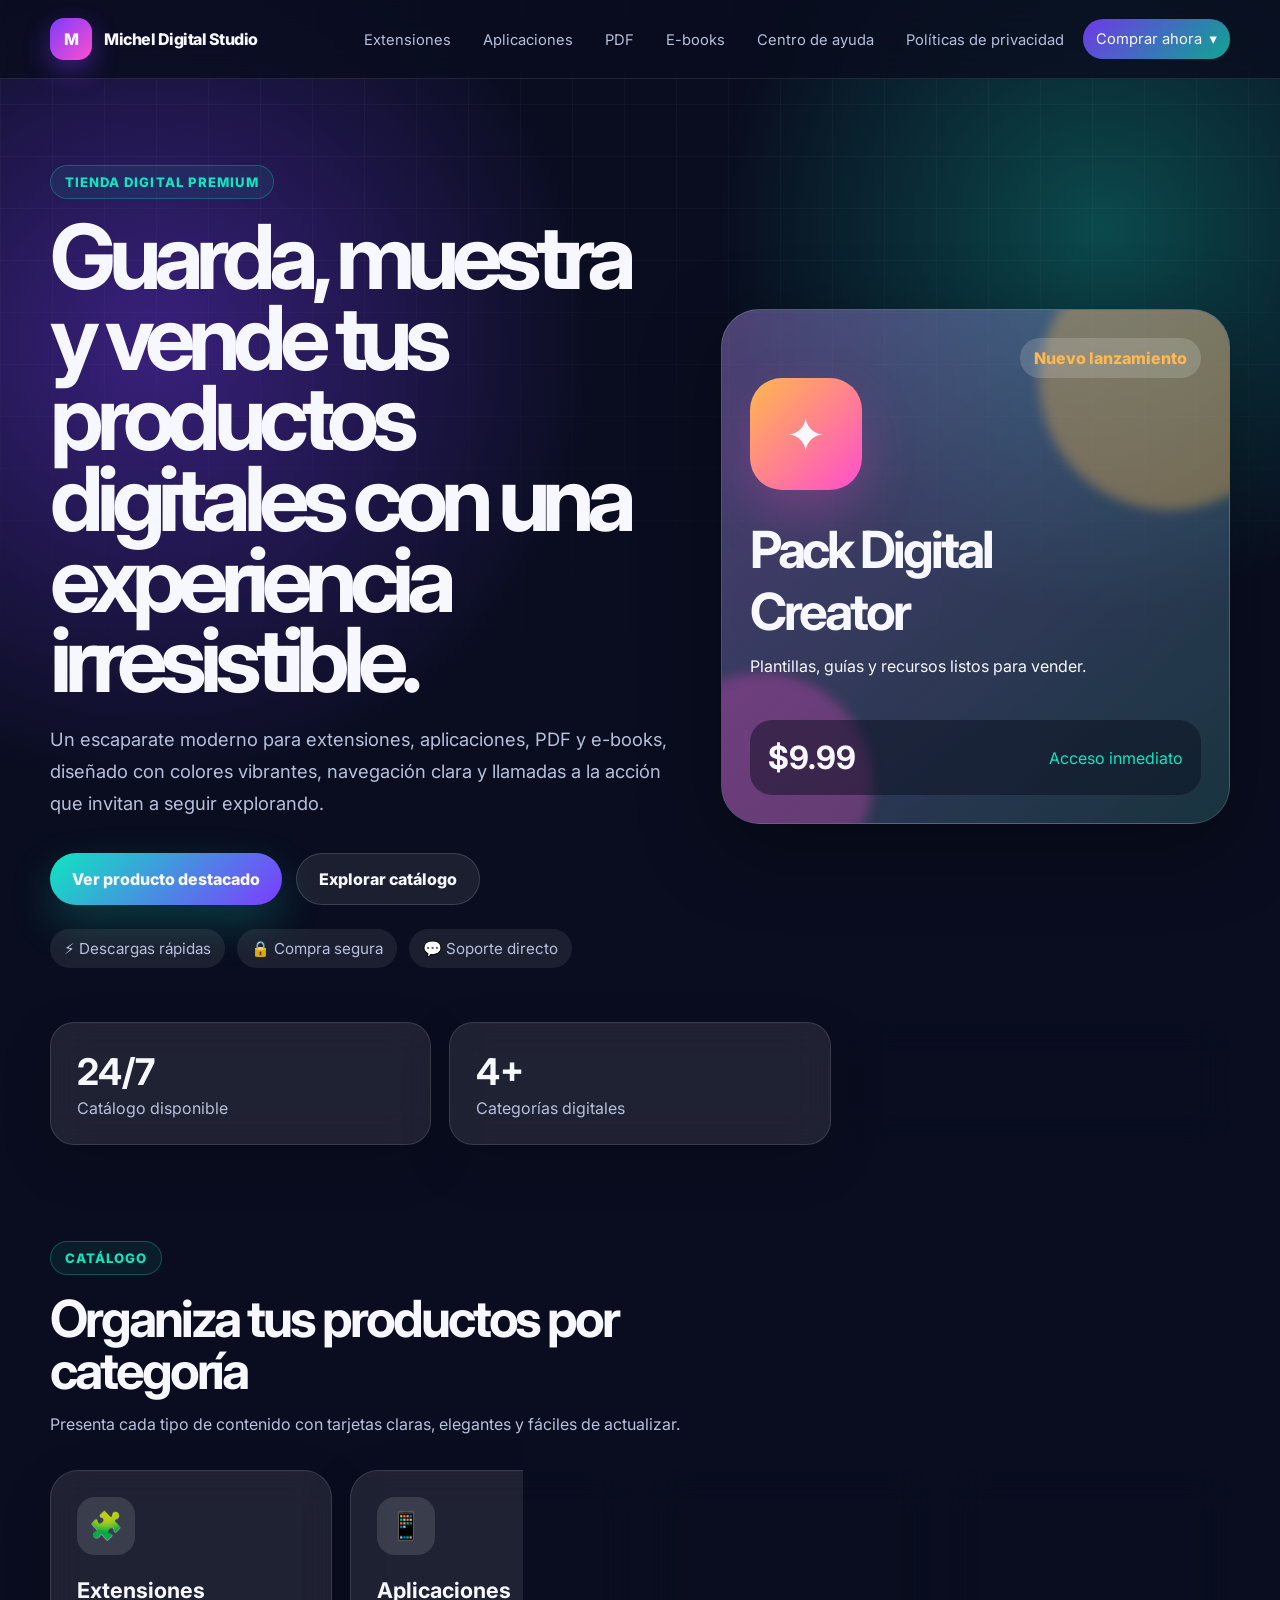
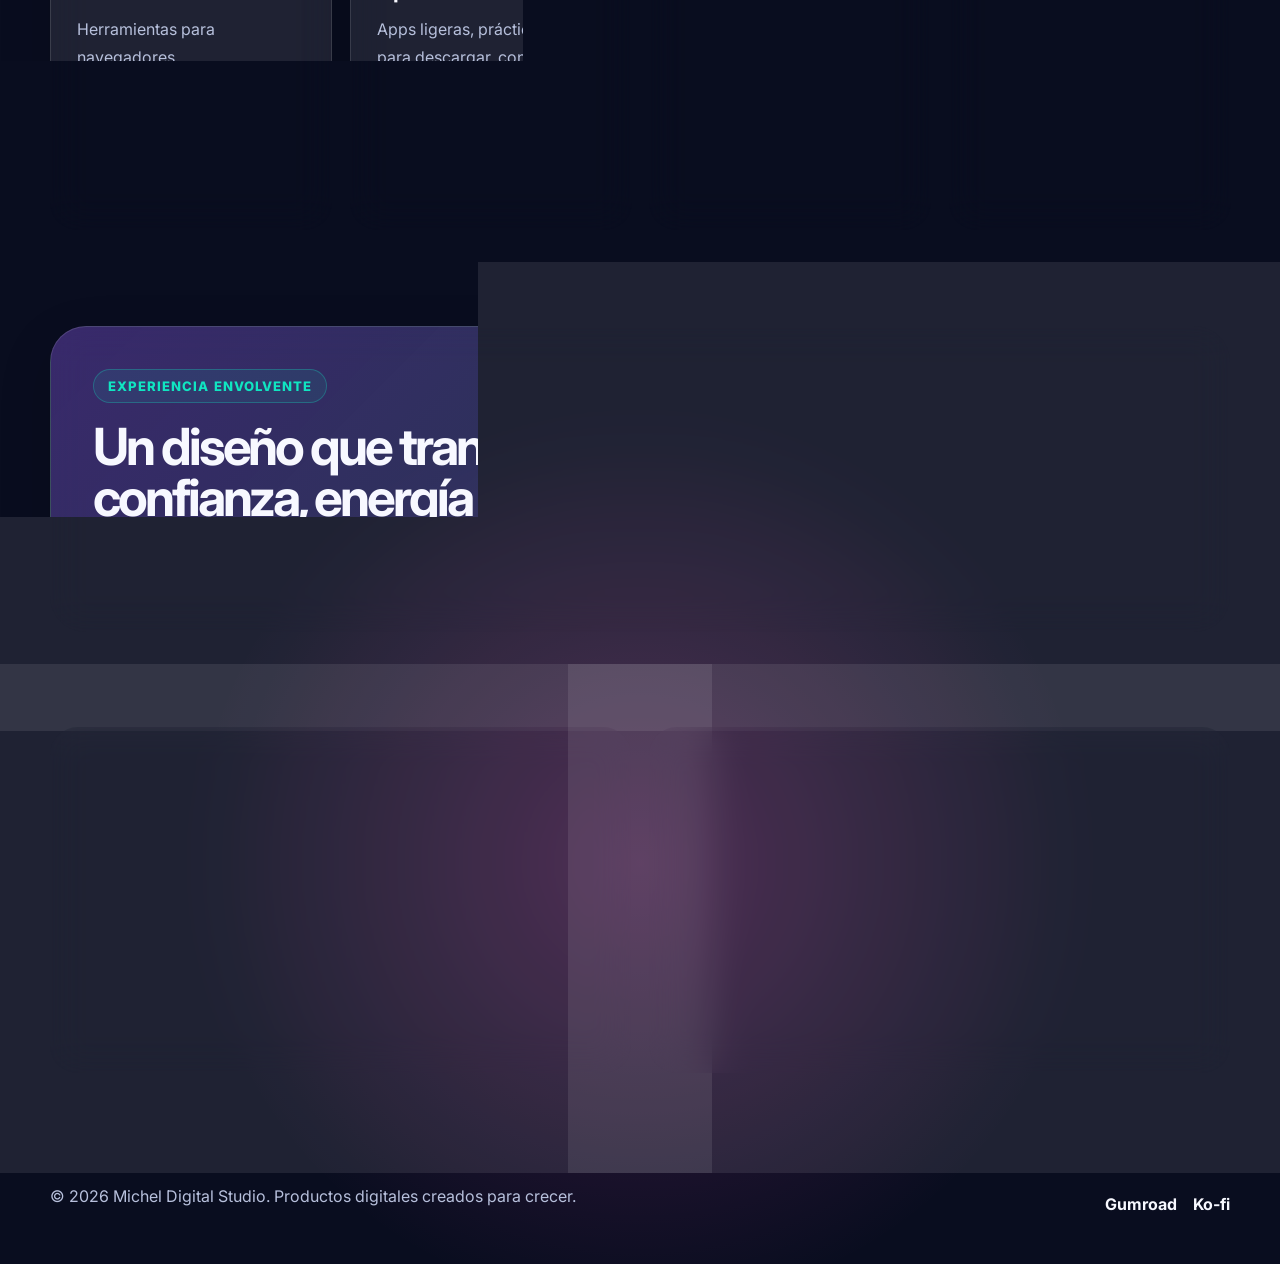
==== index.html @ 72e11d42 "Create digital products storefront" ====
<!DOCTYPE html>
<html lang="es">
<head>
  <meta charset="UTF-8" />
  <meta name="viewport" content="width=device-width, initial-scale=1.0" />
  <meta name="description" content="Tienda profesional de productos digitales: extensiones, aplicaciones, PDF, e-books y soporte." />
  <title>Michel Digital Studio | Productos digitales</title>
  <link rel="preconnect" href="https://fonts.googleapis.com">
  <link rel="preconnect" href="https://fonts.gstatic.com" crossorigin>
  <link href="https://fonts.googleapis.com/css2?family=Inter:wght@400;500;600;700;800&display=swap" rel="stylesheet">
  <link rel="stylesheet" href="styles.css" />
</head>
<body>
  <header class="site-header">
    <nav class="navbar" aria-label="Navegación principal">
      <a class="brand" href="#inicio" aria-label="Michel Digital Studio">
        <span class="brand-mark">M</span>
        <span>Michel Digital Studio</span>
      </a>

      <input class="nav-toggle" type="checkbox" id="nav-toggle" aria-label="Abrir menú" />
      <label class="nav-toggle-label" for="nav-toggle"><span></span></label>

      <ul class="nav-menu">
        <li><a href="#extensiones">Extensiones</a></li>
        <li><a href="#aplicaciones">Aplicaciones</a></li>
        <li><a href="#pdf">PDF</a></li>
        <li><a href="#ebooks">E-books</a></li>
        <li><a href="#ayuda">Centro de ayuda</a></li>
        <li><a href="#privacidad">Políticas de privacidad</a></li>
        <li class="dropdown">
          <button class="dropdown-button" aria-expanded="false" aria-controls="store-links">
            Comprar ahora
            <span aria-hidden="true">▾</span>
          </button>
          <ul class="dropdown-menu" id="store-links">
            <li><a href="https://michely1.gumroad.com/l/cdyezu" target="_blank" rel="noopener noreferrer">Producto en Gumroad</a></li>
            <li><a href="https://ko-fi.com/michelcabrera" target="_blank" rel="noopener noreferrer">Apoyar en Ko-fi</a></li>
          </ul>
        </li>
      </ul>
    </nav>
  </header>

  <main id="inicio">
    <section class="hero section-shell">
      <div class="hero-copy">
        <span class="eyebrow">Tienda digital premium</span>
        <h1>Guarda, muestra y vende tus productos digitales con una experiencia irresistible.</h1>
        <p>
          Un escaparate moderno para extensiones, aplicaciones, PDF y e-books, diseñado con colores vibrantes,
          navegación clara y llamadas a la acción que invitan a seguir explorando.
        </p>
        <div class="hero-actions">
          <a class="button primary" href="https://michely1.gumroad.com/l/cdyezu" target="_blank" rel="noopener noreferrer">Ver producto destacado</a>
          <a class="button secondary" href="#catalogo">Explorar catálogo</a>
        </div>
        <div class="trust-row" aria-label="Beneficios principales">
          <span>⚡ Descargas rápidas</span>
          <span>🔒 Compra segura</span>
          <span>💬 Soporte directo</span>
        </div>
      </div>
      <div class="hero-card" aria-label="Vista previa de tienda digital">
        <div class="floating-badge">Nuevo lanzamiento</div>
        <div class="product-preview">
          <div class="preview-icon">✦</div>
          <h2>Pack Digital Creator</h2>
          <p>Plantillas, guías y recursos listos para vender.</p>
          <div class="price-row">
            <strong>$9.99</strong>
            <span>Acceso inmediato</span>
          </div>
        </div>
      </div>
    </section>

    <section class="stats section-shell" aria-label="Indicadores de confianza">
      <article><strong>24/7</strong><span>Catálogo disponible</span></article>
      <article><strong>4+</strong><span>Categorías digitales</span></article>
      <article><strong>100%</strong><span>Enlaces listos para venta</span></article>
    </section>

    <section class="section-shell" id="catalogo">
      <div class="section-heading">
        <span class="eyebrow">Catálogo</span>
        <h2>Organiza tus productos por categoría</h2>
        <p>Presenta cada tipo de contenido con tarjetas claras, elegantes y fáciles de actualizar.</p>
      </div>
      <div class="product-grid">
        <article class="product-card" id="extensiones">
          <span class="card-icon">🧩</span>
          <h3>Extensiones</h3>
          <p>Herramientas para navegadores, automatizaciones y complementos que resuelven tareas específicas.</p>
          <a href="https://michely1.gumroad.com/l/cdyezu" target="_blank" rel="noopener noreferrer">Comprar extensión →</a>
        </article>
        <article class="product-card" id="aplicaciones">
          <span class="card-icon">📱</span>
          <h3>Aplicaciones</h3>
          <p>Apps ligeras, prácticas y listas para descargar, con instrucciones simples para tus clientes.</p>
          <a href="https://ko-fi.com/michelcabrera" target="_blank" rel="noopener noreferrer">Ver aplicaciones →</a>
        </article>
        <article class="product-card" id="pdf">
          <span class="card-icon">📄</span>
          <h3>PDF</h3>
          <p>Guías, checklists, recursos imprimibles y documentación profesional en formato descargable.</p>
          <a href="https://michely1.gumroad.com/l/cdyezu" target="_blank" rel="noopener noreferrer">Descargar PDF →</a>
        </article>
        <article class="product-card" id="ebooks">
          <span class="card-icon">📚</span>
          <h3>E-books</h3>
          <p>Libros digitales y materiales educativos con portadas atractivas y acceso instantáneo.</p>
          <a href="https://ko-fi.com/michelcabrera" target="_blank" rel="noopener noreferrer">Leer e-books →</a>
        </article>
      </div>
    </section>

    <section class="feature-band section-shell">
      <div>
        <span class="eyebrow">Experiencia envolvente</span>
        <h2>Un diseño que transmite confianza, energía y deseo de seguir navegando.</h2>
      </div>
      <p>
        La mezcla de fondos profundos, acentos neón y tarjetas translúcidas crea una sensación moderna y profesional,
        ideal para productos digitales y creadores independientes.
      </p>
    </section>

    <section class="support-grid section-shell">
      <article class="info-panel" id="ayuda">
        <h2>Centro de ayuda</h2>
        <p>Responde dudas frecuentes sobre descargas, métodos de pago, actualizaciones y acceso a productos.</p>
        <ul>
          <li>Confirmación de compra por correo.</li>
          <li>Entrega digital inmediata.</li>
          <li>Soporte para incidencias de acceso.</li>
        </ul>
        <a class="text-link" href="mailto:soporte@micheldigitalstudio.com">Contactar soporte</a>
      </article>
      <article class="info-panel" id="privacidad">
        <h2>Políticas de privacidad</h2>
        <p>
          Esta tienda puede recopilar datos básicos necesarios para procesar pedidos, responder mensajes y mejorar la
          experiencia. Los pagos se gestionan mediante plataformas externas seguras.
        </p>
        <a class="text-link" href="#inicio">Volver al inicio</a>
      </article>
    </section>
  </main>

  <footer class="site-footer">
    <p>© 2026 Michel Digital Studio. Productos digitales creados para crecer.</p>
    <div>
      <a href="https://michely1.gumroad.com/l/cdyezu" target="_blank" rel="noopener noreferrer">Gumroad</a>
      <a href="https://ko-fi.com/michelcabrera" target="_blank" rel="noopener noreferrer">Ko-fi</a>
    </div>
  </footer>

  <script src="script.js"></script>
</body>
</html>
---- styles.css ----
:root {
  --bg: #090d1f;
  --bg-soft: #111733;
  --surface: rgba(255, 255, 255, 0.09);
  --surface-strong: rgba(255, 255, 255, 0.16);
  --text: #f7f8ff;
  --muted: #b7c0dc;
  --primary: #7c3cff;
  --secondary: #10e5c1;
  --accent: #ffb84d;
  --danger-pink: #ff4ecd;
  --shadow: 0 24px 80px rgba(0, 0, 0, 0.35);
  --radius: 28px;
}

* {
  box-sizing: border-box;
}

html {
  scroll-behavior: smooth;
}

body {
  margin: 0;
  min-height: 100vh;
  font-family: "Inter", system-ui, -apple-system, BlinkMacSystemFont, "Segoe UI", sans-serif;
  color: var(--text);
  background:
    radial-gradient(circle at 12% 12%, rgba(124, 60, 255, 0.42), transparent 28rem),
    radial-gradient(circle at 86% 8%, rgba(16, 229, 193, 0.28), transparent 24rem),
    radial-gradient(circle at 50% 86%, rgba(255, 78, 205, 0.22), transparent 28rem),
    var(--bg);
}

body::before {
  position: fixed;
  inset: 0;
  z-index: -1;
  pointer-events: none;
  content: "";
  background-image: linear-gradient(rgba(255, 255, 255, 0.035) 1px, transparent 1px), linear-gradient(90deg, rgba(255, 255, 255, 0.035) 1px, transparent 1px);
  background-size: 52px 52px;
  mask-image: linear-gradient(to bottom, black, transparent 85%);
}

a {
  color: inherit;
  text-decoration: none;
}

.site-header {
  position: sticky;
  top: 0;
  z-index: 10;
  border-bottom: 1px solid rgba(255, 255, 255, 0.1);
  background: rgba(9, 13, 31, 0.8);
  backdrop-filter: blur(22px);
}

.navbar {
  display: flex;
  align-items: center;
  justify-content: space-between;
  width: min(1180px, calc(100% - 32px));
  margin: 0 auto;
  padding: 18px 0;
}

.brand,
.nav-menu,
.hero-actions,
.trust-row,
.price-row,
.site-footer,
.site-footer div {
  display: flex;
  align-items: center;
}

.brand {
  gap: 12px;
  font-weight: 800;
  letter-spacing: -0.03em;
}

.brand-mark {
  display: grid;
  width: 42px;
  height: 42px;
  place-items: center;
  border-radius: 14px;
  background: linear-gradient(135deg, var(--primary), var(--danger-pink));
  box-shadow: 0 10px 26px rgba(124, 60, 255, 0.42);
}

.nav-menu {
  gap: 6px;
  padding: 0;
  margin: 0;
  list-style: none;
}

.nav-menu a,
.dropdown-button {
  padding: 11px 13px;
  border: 0;
  border-radius: 999px;
  color: var(--muted);
  background: transparent;
  font: inherit;
  font-size: 0.92rem;
  cursor: pointer;
  transition: 180ms ease;
}

.nav-menu a:hover,
.dropdown-button:hover,
.nav-menu a:focus-visible,
.dropdown-button:focus-visible {
  color: var(--text);
  background: rgba(255, 255, 255, 0.12);
  outline: none;
}

.dropdown {
  position: relative;
}

.dropdown-button {
  display: flex;
  gap: 8px;
  align-items: center;
  color: var(--text);
  background: linear-gradient(135deg, rgba(124, 60, 255, 0.9), rgba(16, 229, 193, 0.7));
}

.dropdown-menu {
  position: absolute;
  top: calc(100% + 12px);
  right: 0;
  min-width: 230px;
  padding: 10px;
  margin: 0;
  visibility: hidden;
  list-style: none;
  background: rgba(17, 23, 51, 0.96);
  border: 1px solid rgba(255, 255, 255, 0.12);
  border-radius: 18px;
  box-shadow: var(--shadow);
  opacity: 0;
  transform: translateY(-8px);
  transition: 180ms ease;
}

.dropdown.open .dropdown-menu,
.dropdown:focus-within .dropdown-menu {
  visibility: visible;
  opacity: 1;
  transform: translateY(0);
}

.nav-toggle,
.nav-toggle-label {
  display: none;
}

.section-shell {
  width: min(1180px, calc(100% - 32px));
  margin: 0 auto;
}

.hero {
  display: grid;
  grid-template-columns: minmax(0, 1.1fr) minmax(320px, 0.9fr);
  gap: 48px;
  align-items: center;
  min-height: 720px;
  padding: 86px 0 54px;
}

.eyebrow {
  display: inline-flex;
  width: fit-content;
  padding: 8px 14px;
  margin-bottom: 18px;
  border: 1px solid rgba(16, 229, 193, 0.28);
  border-radius: 999px;
  color: var(--secondary);
  background: rgba(16, 229, 193, 0.08);
  font-size: 0.82rem;
  font-weight: 800;
  letter-spacing: 0.08em;
  text-transform: uppercase;
}

h1,
h2,
h3,
p {
  margin-top: 0;
}

h1 {
  max-width: 760px;
  margin-bottom: 22px;
  font-size: clamp(3rem, 7vw, 6.4rem);
  line-height: 0.9;
  letter-spacing: -0.08em;
}

.hero-copy p,
.section-heading p,
.feature-band p,
.info-panel p,
.product-card p {
  color: var(--muted);
  line-height: 1.75;
}

.hero-copy > p {
  max-width: 710px;
  font-size: 1.15rem;
}

.hero-actions {
  flex-wrap: wrap;
  gap: 14px;
  margin: 34px 0 24px;
}

.button {
  display: inline-flex;
  align-items: center;
  justify-content: center;
  min-height: 52px;
  padding: 0 22px;
  border-radius: 999px;
  font-weight: 800;
}

.button.primary {
  background: linear-gradient(135deg, var(--secondary), var(--primary));
  box-shadow: 0 18px 44px rgba(16, 229, 193, 0.22);
}

.button.secondary {
  border: 1px solid rgba(255, 255, 255, 0.14);
  background: rgba(255, 255, 255, 0.08);
}

.trust-row {
  flex-wrap: wrap;
  gap: 12px;
  color: var(--muted);
  font-size: 0.95rem;
}

.trust-row span {
  padding: 10px 14px;
  border-radius: 999px;
  background: rgba(255, 255, 255, 0.08);
}

.hero-card {
  position: relative;
  min-height: 500px;
  padding: 28px;
  overflow: hidden;
  border: 1px solid rgba(255, 255, 255, 0.16);
  border-radius: 38px;
  background:
    linear-gradient(145deg, rgba(255, 255, 255, 0.18), rgba(255, 255, 255, 0.06)),
    linear-gradient(135deg, rgba(124, 60, 255, 0.25), rgba(16, 229, 193, 0.12));
  box-shadow: var(--shadow);
}

.hero-card::before,
.hero-card::after {
  position: absolute;
  content: "";
  border-radius: 999px;
  filter: blur(6px);
}

.hero-card::before {
  width: 260px;
  height: 260px;
  right: -70px;
  top: -60px;
  background: rgba(255, 184, 77, 0.34);
}

.hero-card::after {
  width: 220px;
  height: 220px;
  left: -70px;
  bottom: -70px;
  background: rgba(255, 78, 205, 0.28);
}

.floating-badge,
.product-preview {
  position: relative;
  z-index: 1;
}

.floating-badge {
  width: fit-content;
  padding: 10px 14px;
  margin-left: auto;
  border-radius: 999px;
  background: rgba(255, 255, 255, 0.16);
  color: var(--accent);
  font-weight: 800;
}

.product-preview {
  display: flex;
  flex-direction: column;
  justify-content: flex-end;
  height: 100%;
  min-height: 390px;
}

.preview-icon {
  display: grid;
  width: 112px;
  height: 112px;
  margin-bottom: 28px;
  place-items: center;
  border-radius: 32px;
  background: linear-gradient(135deg, var(--accent), var(--danger-pink));
  font-size: 3rem;
  box-shadow: 0 22px 52px rgba(255, 78, 205, 0.25);
}

.product-preview h2 {
  max-width: 360px;
  margin-bottom: 14px;
  font-size: clamp(2rem, 4vw, 3.2rem);
  letter-spacing: -0.06em;
}

.price-row {
  justify-content: space-between;
  gap: 16px;
  padding: 18px;
  margin-top: 28px;
  border-radius: 22px;
  background: rgba(9, 13, 31, 0.48);
}

.price-row strong {
  font-size: 2rem;
}

.price-row span {
  color: var(--secondary);
}

.stats,
.product-grid,
.support-grid {
  display: grid;
  gap: 18px;
}

.stats {
  grid-template-columns: repeat(3, 1fr);
  margin-bottom: 96px;
}

.stats article,
.product-card,
.info-panel,
.feature-band {
  border: 1px solid rgba(255, 255, 255, 0.12);
  background: var(--surface);
  box-shadow: 0 18px 54px rgba(0, 0, 0, 0.14);
  backdrop-filter: blur(18px);
}

.stats article {
  padding: 26px;
  border-radius: 24px;
}

.stats strong {
  display: block;
  margin-bottom: 4px;
  font-size: 2.3rem;
}

.stats span {
  color: var(--muted);
}

.section-heading {
  max-width: 680px;
  margin-bottom: 32px;
}

.section-heading h2,
.feature-band h2,
.info-panel h2 {
  margin-bottom: 14px;
  font-size: clamp(2rem, 4vw, 3.6rem);
  line-height: 1;
  letter-spacing: -0.06em;
}

.product-grid {
  grid-template-columns: repeat(4, 1fr);
}

.product-card {
  min-height: 320px;
  padding: 26px;
  border-radius: var(--radius);
  transition: 200ms ease;
}

.product-card:hover {
  border-color: rgba(16, 229, 193, 0.45);
  background: var(--surface-strong);
  transform: translateY(-6px);
}

.card-icon {
  display: grid;
  width: 58px;
  height: 58px;
  margin-bottom: 22px;
  place-items: center;
  border-radius: 18px;
  background: rgba(255, 255, 255, 0.12);
  font-size: 1.7rem;
}

.product-card h3 {
  margin-bottom: 12px;
  font-size: 1.35rem;
}

.product-card a,
.text-link {
  display: inline-flex;
  margin-top: 12px;
  color: var(--secondary);
  font-weight: 800;
}

.feature-band {
  display: grid;
  grid-template-columns: 1fr 0.85fr;
  gap: 32px;
  align-items: center;
  padding: 42px;
  margin-top: 96px;
  border-radius: 36px;
  background:
    linear-gradient(135deg, rgba(124, 60, 255, 0.28), rgba(16, 229, 193, 0.12)),
    var(--surface);
}

.support-grid {
  grid-template-columns: 1fr 1fr;
  margin-top: 96px;
  margin-bottom: 86px;
}

.info-panel {
  padding: 34px;
  border-radius: var(--radius);
}

.info-panel ul {
  padding-left: 20px;
  color: var(--muted);
  line-height: 1.9;
}

.site-footer {
  justify-content: space-between;
  gap: 18px;
  width: min(1180px, calc(100% - 32px));
  padding: 26px 0 42px;
  margin: 0 auto;
  color: var(--muted);
}

.site-footer div {
  gap: 16px;
}

.site-footer a {
  color: var(--text);
  font-weight: 700;
}

@media (max-width: 980px) {
  .nav-toggle-label {
    position: relative;
    display: grid;
    width: 46px;
    height: 46px;
    place-items: center;
    border-radius: 14px;
    background: rgba(255, 255, 255, 0.1);
    cursor: pointer;
  }

  .nav-toggle-label span,
  .nav-toggle-label span::before,
  .nav-toggle-label span::after {
    display: block;
    width: 22px;
    height: 2px;
    background: var(--text);
    border-radius: 999px;
    content: "";
  }

  .nav-toggle-label span::before {
    transform: translateY(-7px);
  }

  .nav-toggle-label span::after {
    transform: translateY(5px);
  }

  .nav-menu {
    position: absolute;
    top: 78px;
    left: 16px;
    right: 16px;
    display: none;
    flex-direction: column;
    align-items: stretch;
    padding: 16px;
    border: 1px solid rgba(255, 255, 255, 0.12);
    border-radius: 24px;
    background: rgba(9, 13, 31, 0.96);
    box-shadow: var(--shadow);
  }

  .nav-toggle:checked ~ .nav-menu {
    display: flex;
  }

  .nav-menu a,
  .dropdown-button {
    width: 100%;
    justify-content: space-between;
  }

  .dropdown-menu {
    position: static;
    display: none;
    margin-top: 10px;
    visibility: visible;
    opacity: 1;
    transform: none;
  }

  .dropdown.open .dropdown-menu,
  .dropdown:focus-within .dropdown-menu {
    display: block;
  }

  .hero,
  .feature-band,
  .support-grid {
    grid-template-columns: 1fr;
  }

  .product-grid {
    grid-template-columns: repeat(2, 1fr);
  }
}

@media (max-width: 680px) {
  .hero {
    min-height: auto;
    padding-top: 52px;
  }

  h1 {
    font-size: clamp(2.7rem, 16vw, 4.2rem);
  }

  .stats,
  .product-grid {
    grid-template-columns: 1fr;
  }

  .hero-card {
    min-height: 420px;
  }

  .feature-band,
  .info-panel {
    padding: 26px;
  }

  .site-footer {
    flex-direction: column;
    align-items: flex-start;
  }
}
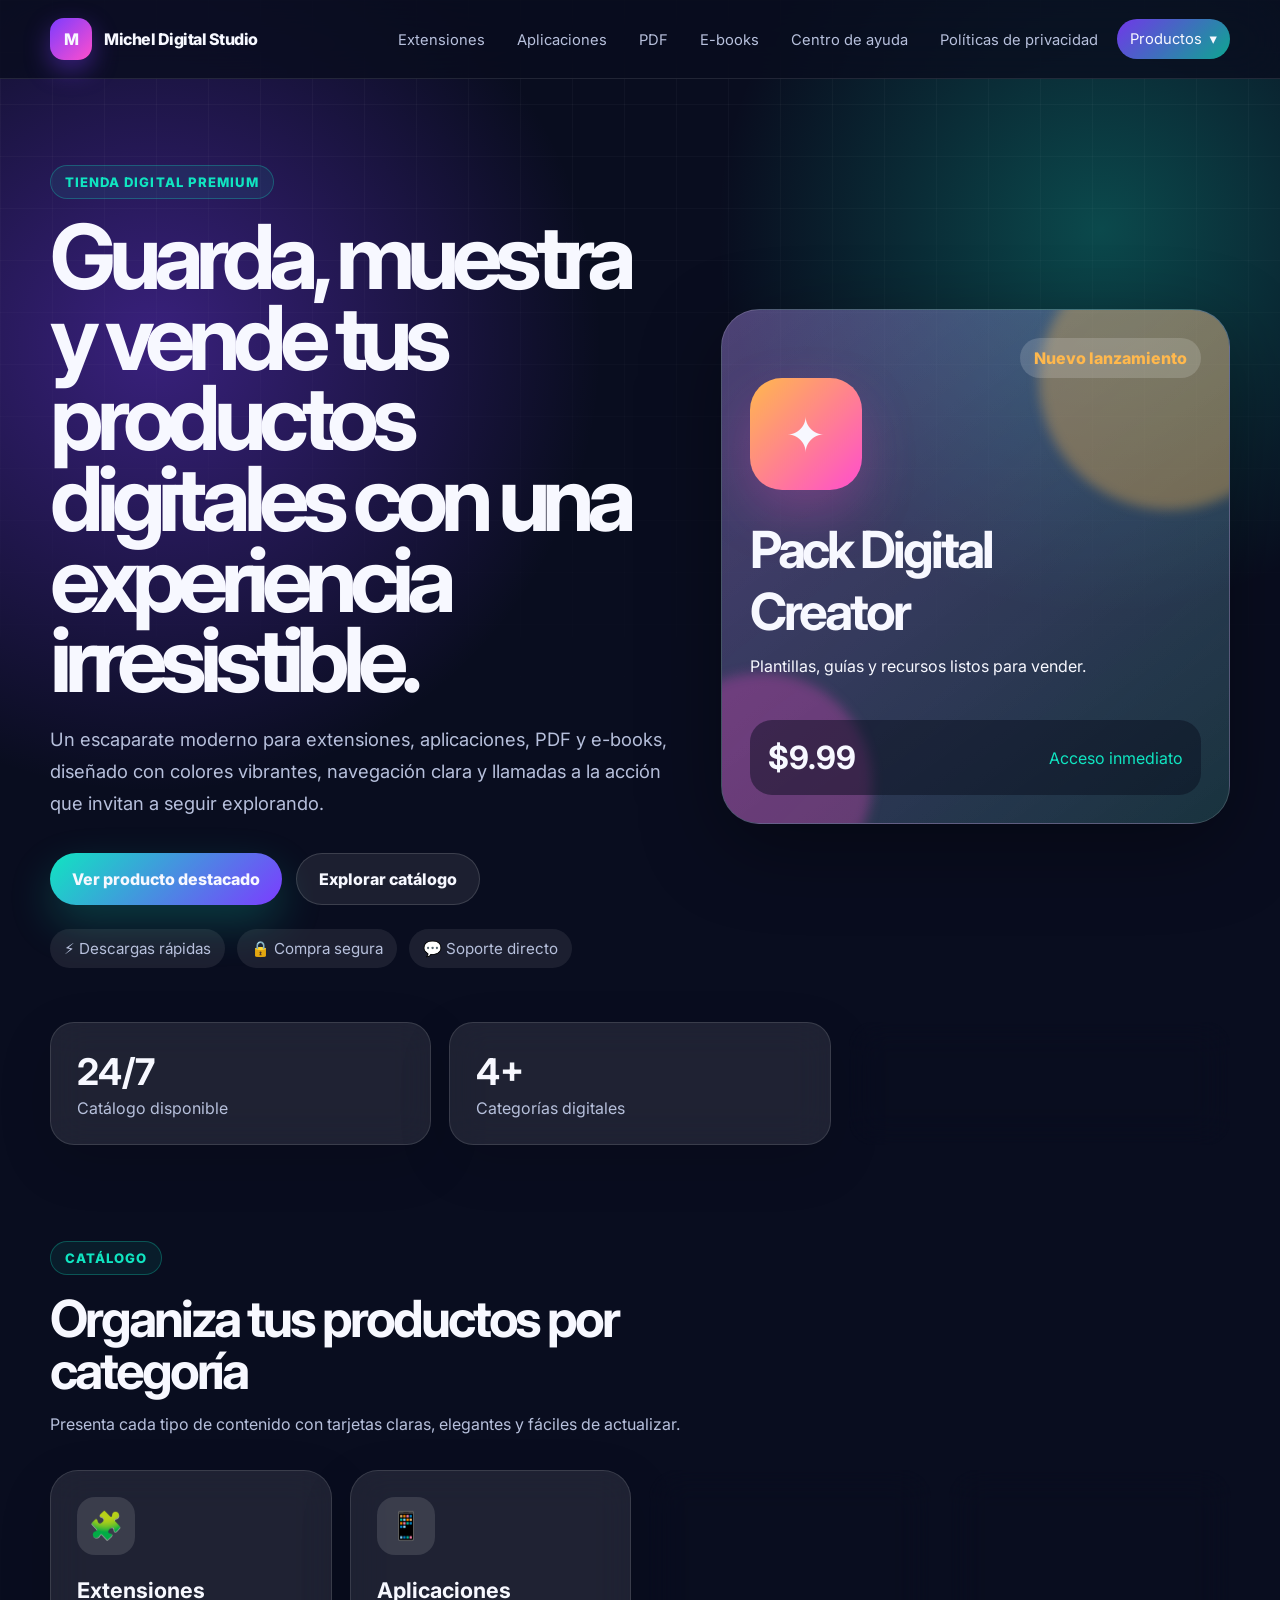
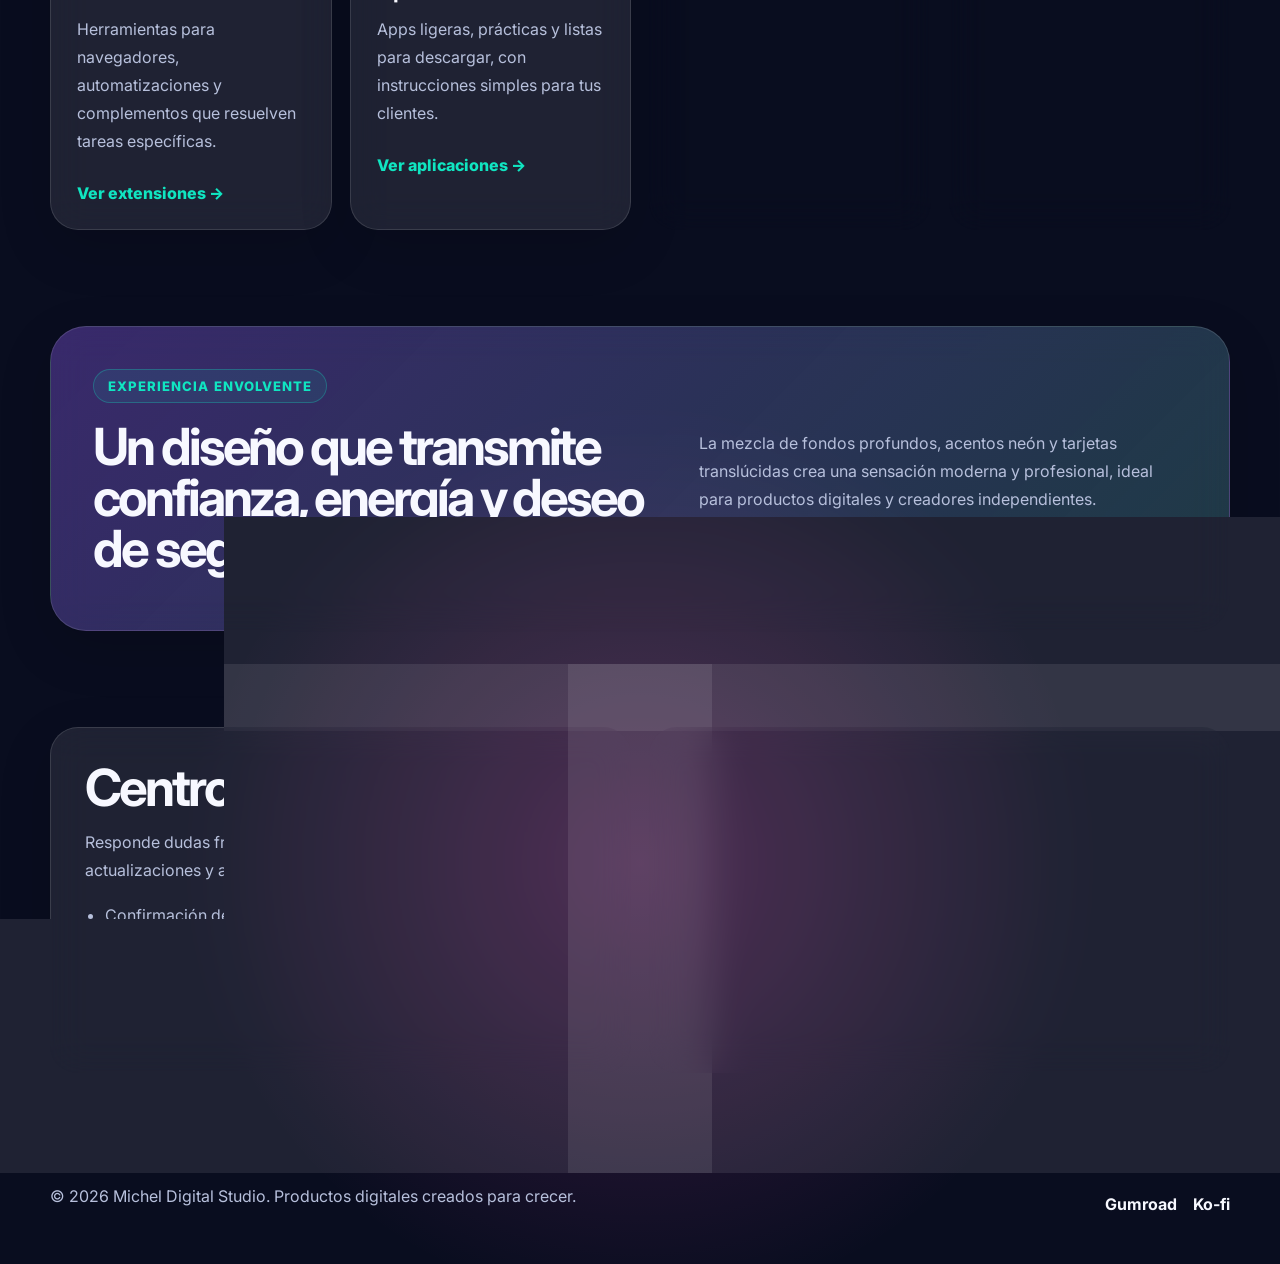
==== commit 4003bbdc: "Update navigation links to point to correct pages" ====
--- a/index.html
+++ b/index.html
@@ -13,7 +13,8 @@
 <body>
   <header class="site-header">
     <nav class="navbar" aria-label="Navegación principal">
-      <a class="brand" href="#inicio" aria-label="Michel Digital Studio">
+      <!-- El logo ahora siempre lleva al inicio -->
+      <a class="brand" href="index.html" aria-label="Michel Digital Studio">
         <span class="brand-mark">M</span>
         <span>Michel Digital Studio</span>
       </a>
@@ -22,19 +23,25 @@
       <label class="nav-toggle-label" for="nav-toggle"><span></span></label>
 
       <ul class="nav-menu">
-        <li><a href="#extensiones">Extensiones</a></li>
-        <li><a href="#aplicaciones">Aplicaciones</a></li>
-        <li><a href="#pdf">PDF</a></li>
-        <li><a href="#ebooks">E-books</a></li>
+        <!-- Enlaces del menú corregidos para ir a las páginas de categoría -->
+        <li><a href="extensiones.html">Extensiones</a></li>
+        <li><a href="aplicaciones.html">Aplicaciones</a></li>
+        <li><a href="pdf.html">PDF</a></li>
+        <li><a href="ebooks.html">E-books</a></li>
         <li><a href="#ayuda">Centro de ayuda</a></li>
         <li><a href="#privacidad">Políticas de privacidad</a></li>
+        <!-- Menú desplegable con accesos rápidos a productos (puedes personalizarlo) -->
         <li class="dropdown">
           <button class="dropdown-button" aria-expanded="false" aria-controls="store-links">
-            Comprar ahora
+            Productos
             <span aria-hidden="true">▾</span>
           </button>
           <ul class="dropdown-menu" id="store-links">
-            <li><a href="https://michely1.gumroad.com/l/cdyezu" target="_blank" rel="noopener noreferrer">Producto en Gumroad</a></li>
+            <li><a href="extensiones.html">Extensiones</a></li>
+            <li><a href="aplicaciones.html">Aplicaciones</a></li>
+            <li><a href="pdf.html">PDF</a></li>
+            <li><a href="ebooks.html">E-books</a></li>
+            <li><a href="https://michely1.gumroad.com/l/cdyezu" target="_blank" rel="noopener noreferrer">Producto destacado</a></li>
             <li><a href="https://ko-fi.com/michelcabrera" target="_blank" rel="noopener noreferrer">Apoyar en Ko-fi</a></li>
           </ul>
         </li>
@@ -52,6 +59,7 @@
           navegación clara y llamadas a la acción que invitan a seguir explorando.
         </p>
         <div class="hero-actions">
+          <!-- Botones modificados: "Ver producto destacado" lleva a un producto concreto, "Explorar catálogo" baja a la sección de categorías -->
           <a class="button primary" href="https://michely1.gumroad.com/l/cdyezu" target="_blank" rel="noopener noreferrer">Ver producto destacado</a>
           <a class="button secondary" href="#catalogo">Explorar catálogo</a>
         </div>
@@ -88,29 +96,30 @@
         <p>Presenta cada tipo de contenido con tarjetas claras, elegantes y fáciles de actualizar.</p>
       </div>
       <div class="product-grid">
+        <!-- Tarjetas modificadas: ahora llevan a las páginas de categoría -->
         <article class="product-card" id="extensiones">
           <span class="card-icon">🧩</span>
           <h3>Extensiones</h3>
           <p>Herramientas para navegadores, automatizaciones y complementos que resuelven tareas específicas.</p>
-          <a href="https://michely1.gumroad.com/l/cdyezu" target="_blank" rel="noopener noreferrer">Comprar extensión →</a>
+          <a href="extensiones.html">Ver extensiones →</a>
         </article>
         <article class="product-card" id="aplicaciones">
           <span class="card-icon">📱</span>
           <h3>Aplicaciones</h3>
           <p>Apps ligeras, prácticas y listas para descargar, con instrucciones simples para tus clientes.</p>
-          <a href="https://ko-fi.com/michelcabrera" target="_blank" rel="noopener noreferrer">Ver aplicaciones →</a>
+          <a href="aplicaciones.html">Ver aplicaciones →</a>
         </article>
         <article class="product-card" id="pdf">
           <span class="card-icon">📄</span>
           <h3>PDF</h3>
           <p>Guías, checklists, recursos imprimibles y documentación profesional en formato descargable.</p>
-          <a href="https://michely1.gumroad.com/l/cdyezu" target="_blank" rel="noopener noreferrer">Descargar PDF →</a>
+          <a href="pdf.html">Ver PDFs →</a>
         </article>
         <article class="product-card" id="ebooks">
           <span class="card-icon">📚</span>
           <h3>E-books</h3>
           <p>Libros digitales y materiales educativos con portadas atractivas y acceso instantáneo.</p>
-          <a href="https://ko-fi.com/michelcabrera" target="_blank" rel="noopener noreferrer">Leer e-books →</a>
+          <a href="ebooks.html">Ver e-books →</a>
         </article>
       </div>
     </section>
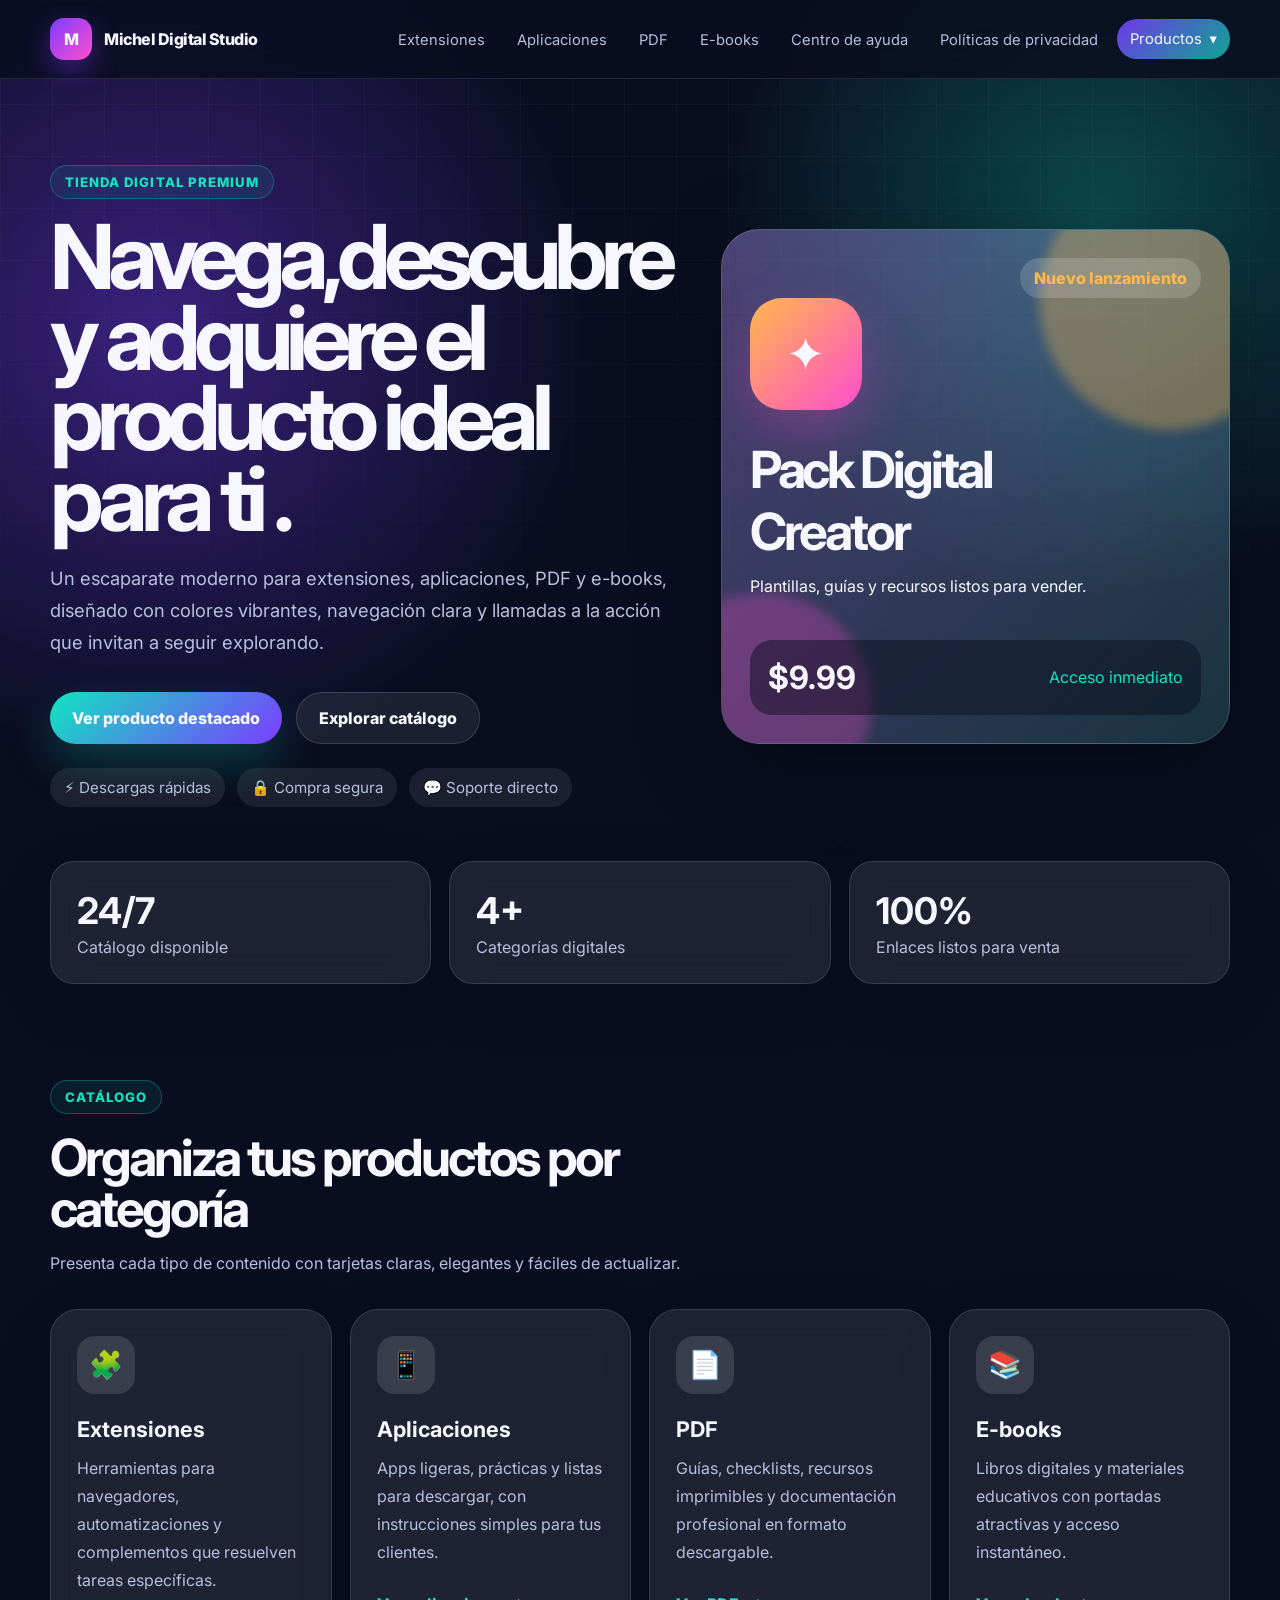
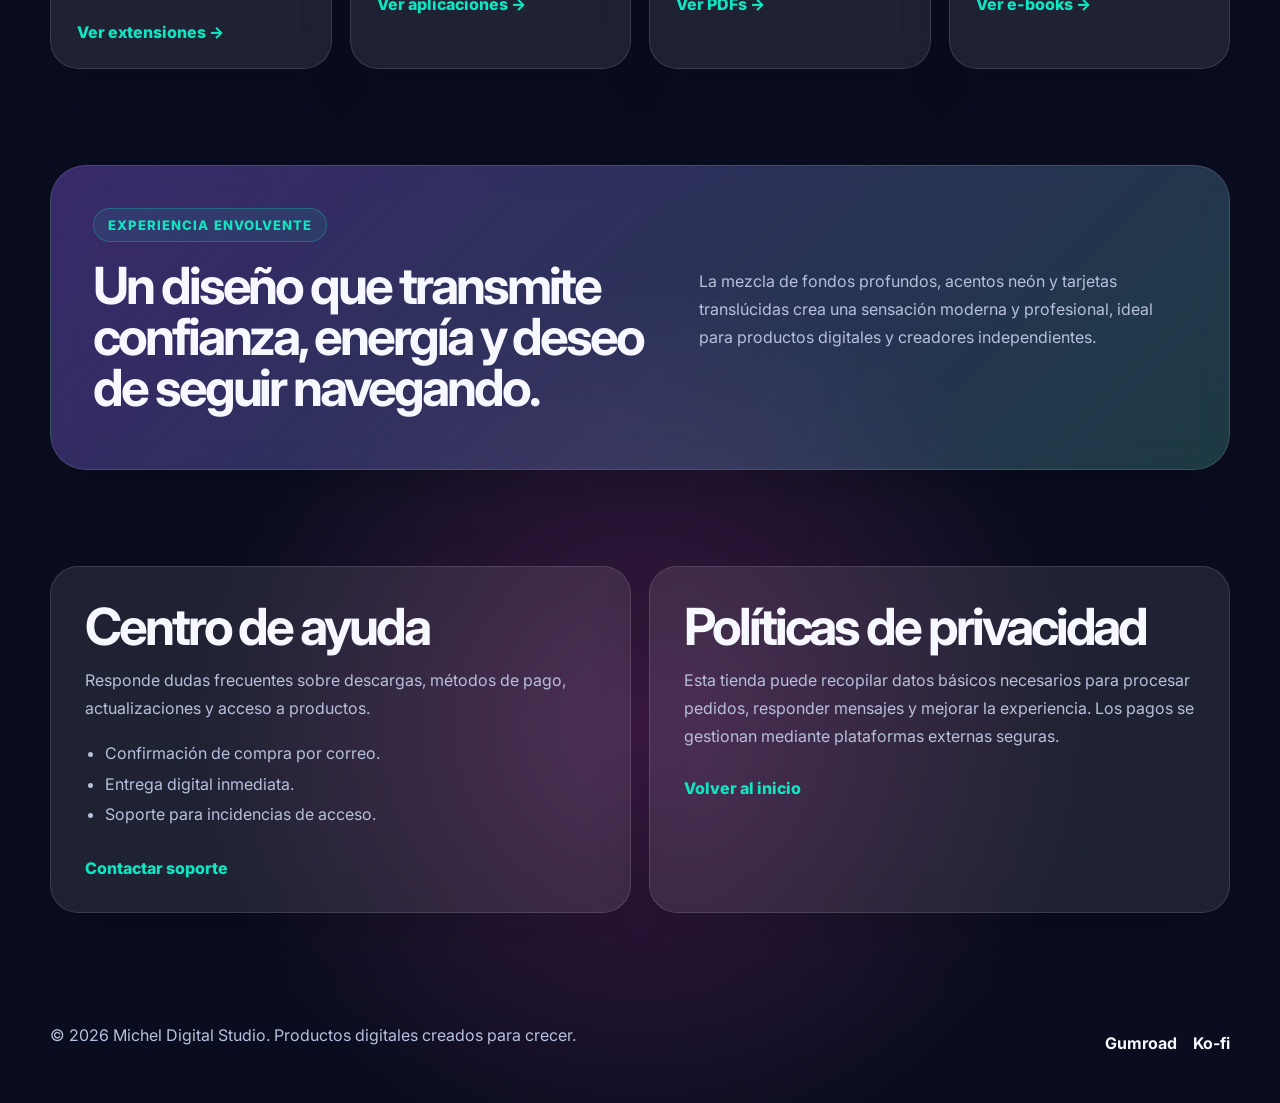
==== commit ed4264ce: "Update hero section heading in index.html" ====
--- a/index.html
+++ b/index.html
@@ -53,7 +53,7 @@
     <section class="hero section-shell">
       <div class="hero-copy">
         <span class="eyebrow">Tienda digital premium</span>
-        <h1>Guarda, muestra y vende tus productos digitales con una experiencia irresistible.</h1>
+        <h1>Navega,descubre y adquiere el producto ideal para ti .</h1>
         <p>
           Un escaparate moderno para extensiones, aplicaciones, PDF y e-books, diseñado con colores vibrantes,
           navegación clara y llamadas a la acción que invitan a seguir explorando.
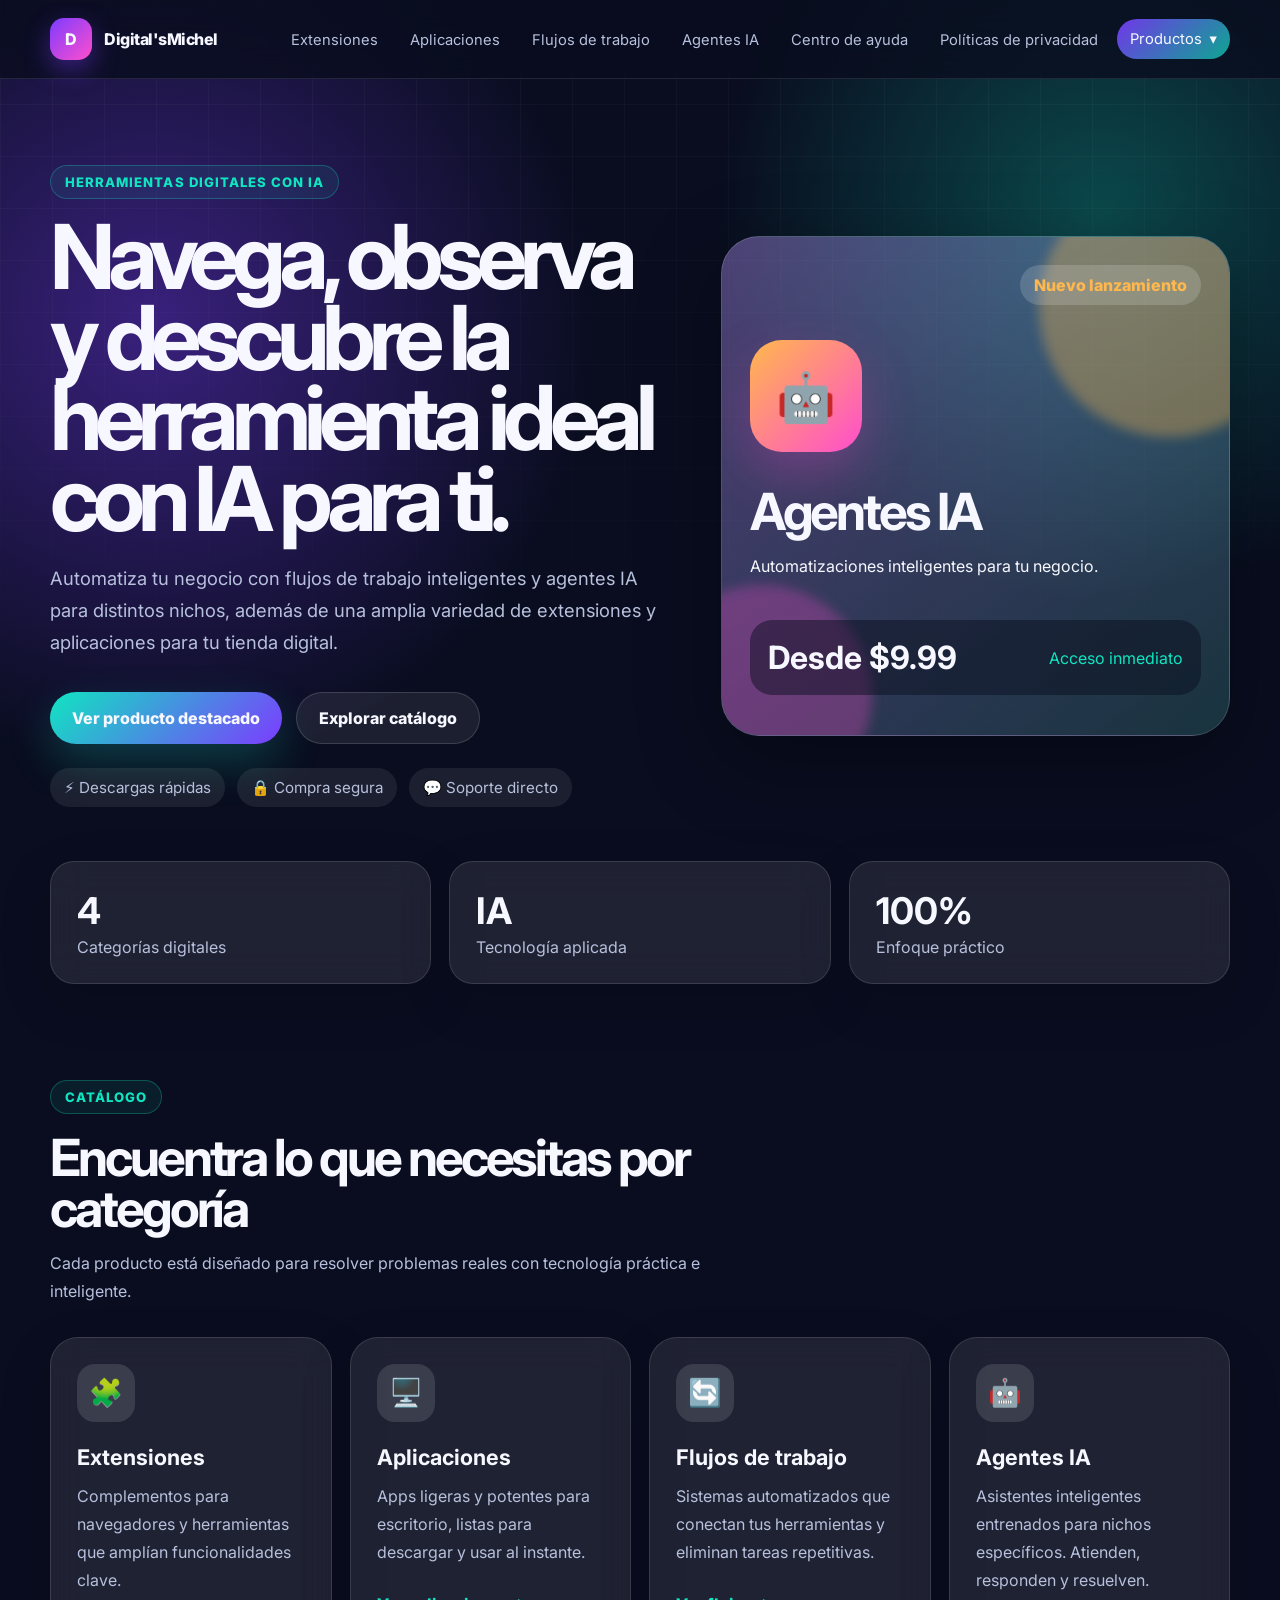
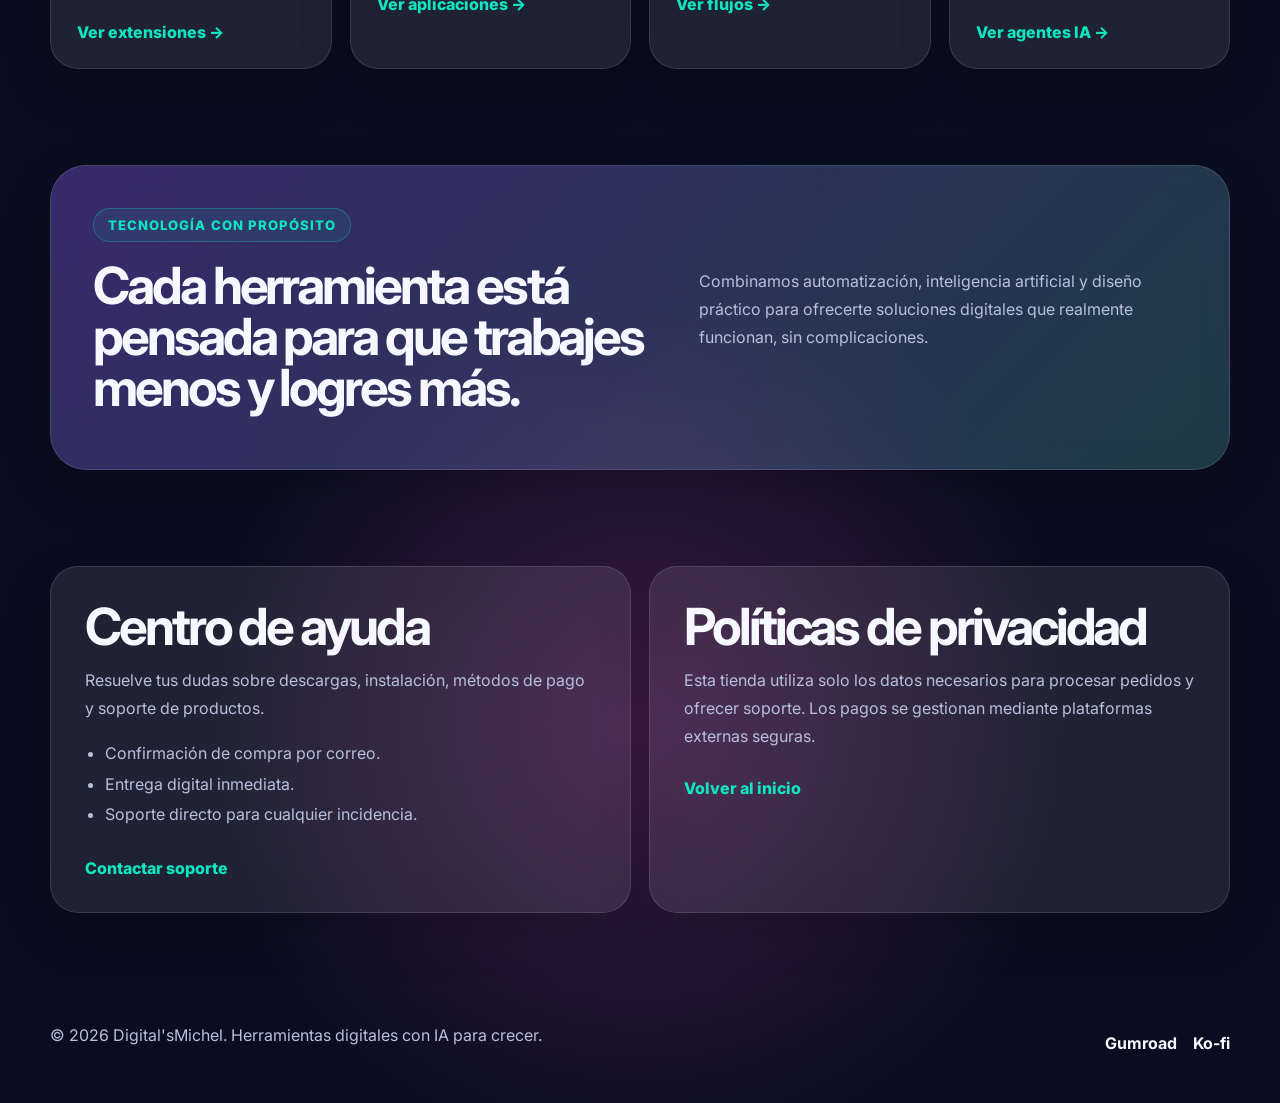
==== commit 8c63b63d: "Update branding and content in index.html" ====
--- a/index.html
+++ b/index.html
@@ -3,8 +3,8 @@
 <head>
   <meta charset="UTF-8" />
   <meta name="viewport" content="width=device-width, initial-scale=1.0" />
-  <meta name="description" content="Tienda profesional de productos digitales: extensiones, aplicaciones, PDF, e-books y soporte." />
-  <title>Michel Digital Studio | Productos digitales</title>
+  <meta name="description" content="Digital'sMichel - Flujos de trabajo, agentes IA, extensiones y aplicaciones digitales para automatizar tu negocio." />
+  <title>Digital'sMichel | Herramientas digitales con IA</title>
   <link rel="preconnect" href="https://fonts.googleapis.com">
   <link rel="preconnect" href="https://fonts.gstatic.com" crossorigin>
   <link href="https://fonts.googleapis.com/css2?family=Inter:wght@400;500;600;700;800&display=swap" rel="stylesheet">
@@ -13,24 +13,21 @@
 <body>
   <header class="site-header">
     <nav class="navbar" aria-label="Navegación principal">
-      <!-- El logo ahora siempre lleva al inicio -->
-      <a class="brand" href="index.html" aria-label="Michel Digital Studio">
-        <span class="brand-mark">M</span>
-        <span>Michel Digital Studio</span>
+      <a class="brand" href="index.html" aria-label="Digital'sMichel">
+        <span class="brand-mark">D</span>
+        <span>Digital'sMichel</span>
       </a>
 
       <input class="nav-toggle" type="checkbox" id="nav-toggle" aria-label="Abrir menú" />
       <label class="nav-toggle-label" for="nav-toggle"><span></span></label>
 
       <ul class="nav-menu">
-        <!-- Enlaces del menú corregidos para ir a las páginas de categoría -->
         <li><a href="extensiones.html">Extensiones</a></li>
         <li><a href="aplicaciones.html">Aplicaciones</a></li>
-        <li><a href="pdf.html">PDF</a></li>
-        <li><a href="ebooks.html">E-books</a></li>
+        <li><a href="flujos.html">Flujos de trabajo</a></li>
+        <li><a href="agentes.html">Agentes IA</a></li>
         <li><a href="#ayuda">Centro de ayuda</a></li>
         <li><a href="#privacidad">Políticas de privacidad</a></li>
-        <!-- Menú desplegable con accesos rápidos a productos (puedes personalizarlo) -->
         <li class="dropdown">
           <button class="dropdown-button" aria-expanded="false" aria-controls="store-links">
             Productos
@@ -39,10 +36,8 @@
           <ul class="dropdown-menu" id="store-links">
             <li><a href="extensiones.html">Extensiones</a></li>
             <li><a href="aplicaciones.html">Aplicaciones</a></li>
-            <li><a href="pdf.html">PDF</a></li>
-            <li><a href="ebooks.html">E-books</a></li>
-            <li><a href="https://michely1.gumroad.com/l/cdyezu" target="_blank" rel="noopener noreferrer">Producto destacado</a></li>
-            <li><a href="https://ko-fi.com/michelcabrera" target="_blank" rel="noopener noreferrer">Apoyar en Ko-fi</a></li>
+            <li><a href="flujos.html">Flujos de trabajo</a></li>
+            <li><a href="agentes.html">Agentes IA</a></li>
           </ul>
         </li>
       </ul>
@@ -52,14 +47,12 @@
   <main id="inicio">
     <section class="hero section-shell">
       <div class="hero-copy">
-        <span class="eyebrow">Tienda digital premium</span>
-        <h1>Navega,descubre y adquiere el producto ideal para ti .</h1>
+        <span class="eyebrow">Herramientas digitales con IA</span>
+        <h1>Navega, observa y descubre la herramienta ideal con IA para ti.</h1>
         <p>
-          Un escaparate moderno para extensiones, aplicaciones, PDF y e-books, diseñado con colores vibrantes,
-          navegación clara y llamadas a la acción que invitan a seguir explorando.
+          Automatiza tu negocio con flujos de trabajo inteligentes y agentes IA para distintos nichos, además de una amplia variedad de extensiones y aplicaciones para tu tienda digital.
         </p>
         <div class="hero-actions">
-          <!-- Botones modificados: "Ver producto destacado" lleva a un producto concreto, "Explorar catálogo" baja a la sección de categorías -->
           <a class="button primary" href="https://michely1.gumroad.com/l/cdyezu" target="_blank" rel="noopener noreferrer">Ver producto destacado</a>
           <a class="button secondary" href="#catalogo">Explorar catálogo</a>
         </div>
@@ -72,11 +65,11 @@
       <div class="hero-card" aria-label="Vista previa de tienda digital">
         <div class="floating-badge">Nuevo lanzamiento</div>
         <div class="product-preview">
-          <div class="preview-icon">✦</div>
-          <h2>Pack Digital Creator</h2>
-          <p>Plantillas, guías y recursos listos para vender.</p>
+          <div class="preview-icon">🤖</div>
+          <h2>Agentes IA</h2>
+          <p>Automatizaciones inteligentes para tu negocio.</p>
           <div class="price-row">
-            <strong>$9.99</strong>
+            <strong>Desde $9.99</strong>
             <span>Acceso inmediato</span>
           </div>
         </div>
@@ -84,73 +77,70 @@
     </section>
 
     <section class="stats section-shell" aria-label="Indicadores de confianza">
-      <article><strong>24/7</strong><span>Catálogo disponible</span></article>
-      <article><strong>4+</strong><span>Categorías digitales</span></article>
-      <article><strong>100%</strong><span>Enlaces listos para venta</span></article>
+      <article><strong>4</strong><span>Categorías digitales</span></article>
+      <article><strong>IA</strong><span>Tecnología aplicada</span></article>
+      <article><strong>100%</strong><span>Enfoque práctico</span></article>
     </section>
 
     <section class="section-shell" id="catalogo">
       <div class="section-heading">
         <span class="eyebrow">Catálogo</span>
-        <h2>Organiza tus productos por categoría</h2>
-        <p>Presenta cada tipo de contenido con tarjetas claras, elegantes y fáciles de actualizar.</p>
+        <h2>Encuentra lo que necesitas por categoría</h2>
+        <p>Cada producto está diseñado para resolver problemas reales con tecnología práctica e inteligente.</p>
       </div>
       <div class="product-grid">
-        <!-- Tarjetas modificadas: ahora llevan a las páginas de categoría -->
-        <article class="product-card" id="extensiones">
+        <article class="product-card">
           <span class="card-icon">🧩</span>
           <h3>Extensiones</h3>
-          <p>Herramientas para navegadores, automatizaciones y complementos que resuelven tareas específicas.</p>
+          <p>Complementos para navegadores y herramientas que amplían funcionalidades clave.</p>
           <a href="extensiones.html">Ver extensiones →</a>
         </article>
-        <article class="product-card" id="aplicaciones">
-          <span class="card-icon">📱</span>
+        <article class="product-card">
+          <span class="card-icon">🖥️</span>
           <h3>Aplicaciones</h3>
-          <p>Apps ligeras, prácticas y listas para descargar, con instrucciones simples para tus clientes.</p>
+          <p>Apps ligeras y potentes para escritorio, listas para descargar y usar al instante.</p>
           <a href="aplicaciones.html">Ver aplicaciones →</a>
         </article>
-        <article class="product-card" id="pdf">
-          <span class="card-icon">📄</span>
-          <h3>PDF</h3>
-          <p>Guías, checklists, recursos imprimibles y documentación profesional en formato descargable.</p>
-          <a href="pdf.html">Ver PDFs →</a>
+        <article class="product-card">
+          <span class="card-icon">🔄</span>
+          <h3>Flujos de trabajo</h3>
+          <p>Sistemas automatizados que conectan tus herramientas y eliminan tareas repetitivas.</p>
+          <a href="flujos.html">Ver flujos →</a>
         </article>
-        <article class="product-card" id="ebooks">
-          <span class="card-icon">📚</span>
-          <h3>E-books</h3>
-          <p>Libros digitales y materiales educativos con portadas atractivas y acceso instantáneo.</p>
-          <a href="ebooks.html">Ver e-books →</a>
+        <article class="product-card">
+          <span class="card-icon">🤖</span>
+          <h3>Agentes IA</h3>
+          <p>Asistentes inteligentes entrenados para nichos específicos. Atienden, responden y resuelven.</p>
+          <a href="agentes.html">Ver agentes IA →</a>
         </article>
       </div>
     </section>
 
     <section class="feature-band section-shell">
       <div>
-        <span class="eyebrow">Experiencia envolvente</span>
-        <h2>Un diseño que transmite confianza, energía y deseo de seguir navegando.</h2>
+        <span class="eyebrow">Tecnología con propósito</span>
+        <h2>Cada herramienta está pensada para que trabajes menos y logres más.</h2>
       </div>
       <p>
-        La mezcla de fondos profundos, acentos neón y tarjetas translúcidas crea una sensación moderna y profesional,
-        ideal para productos digitales y creadores independientes.
+        Combinamos automatización, inteligencia artificial y diseño práctico para ofrecerte soluciones digitales que realmente funcionan, sin complicaciones.
       </p>
     </section>
 
     <section class="support-grid section-shell">
       <article class="info-panel" id="ayuda">
         <h2>Centro de ayuda</h2>
-        <p>Responde dudas frecuentes sobre descargas, métodos de pago, actualizaciones y acceso a productos.</p>
+        <p>Resuelve tus dudas sobre descargas, instalación, métodos de pago y soporte de productos.</p>
         <ul>
           <li>Confirmación de compra por correo.</li>
           <li>Entrega digital inmediata.</li>
-          <li>Soporte para incidencias de acceso.</li>
+          <li>Soporte directo para cualquier incidencia.</li>
         </ul>
-        <a class="text-link" href="mailto:soporte@micheldigitalstudio.com">Contactar soporte</a>
+        <a class="text-link" href="mailto:soporte@digitalsmichel.com">Contactar soporte</a>
       </article>
       <article class="info-panel" id="privacidad">
         <h2>Políticas de privacidad</h2>
         <p>
-          Esta tienda puede recopilar datos básicos necesarios para procesar pedidos, responder mensajes y mejorar la
-          experiencia. Los pagos se gestionan mediante plataformas externas seguras.
+          Esta tienda utiliza solo los datos necesarios para procesar pedidos y ofrecer soporte. Los pagos se gestionan mediante plataformas externas seguras.
         </p>
         <a class="text-link" href="#inicio">Volver al inicio</a>
       </article>
@@ -158,7 +148,7 @@
   </main>
 
   <footer class="site-footer">
-    <p>© 2026 Michel Digital Studio. Productos digitales creados para crecer.</p>
+    <p>© 2026 Digital'sMichel. Herramientas digitales con IA para crecer.</p>
     <div>
       <a href="https://michely1.gumroad.com/l/cdyezu" target="_blank" rel="noopener noreferrer">Gumroad</a>
       <a href="https://ko-fi.com/michelcabrera" target="_blank" rel="noopener noreferrer">Ko-fi</a>
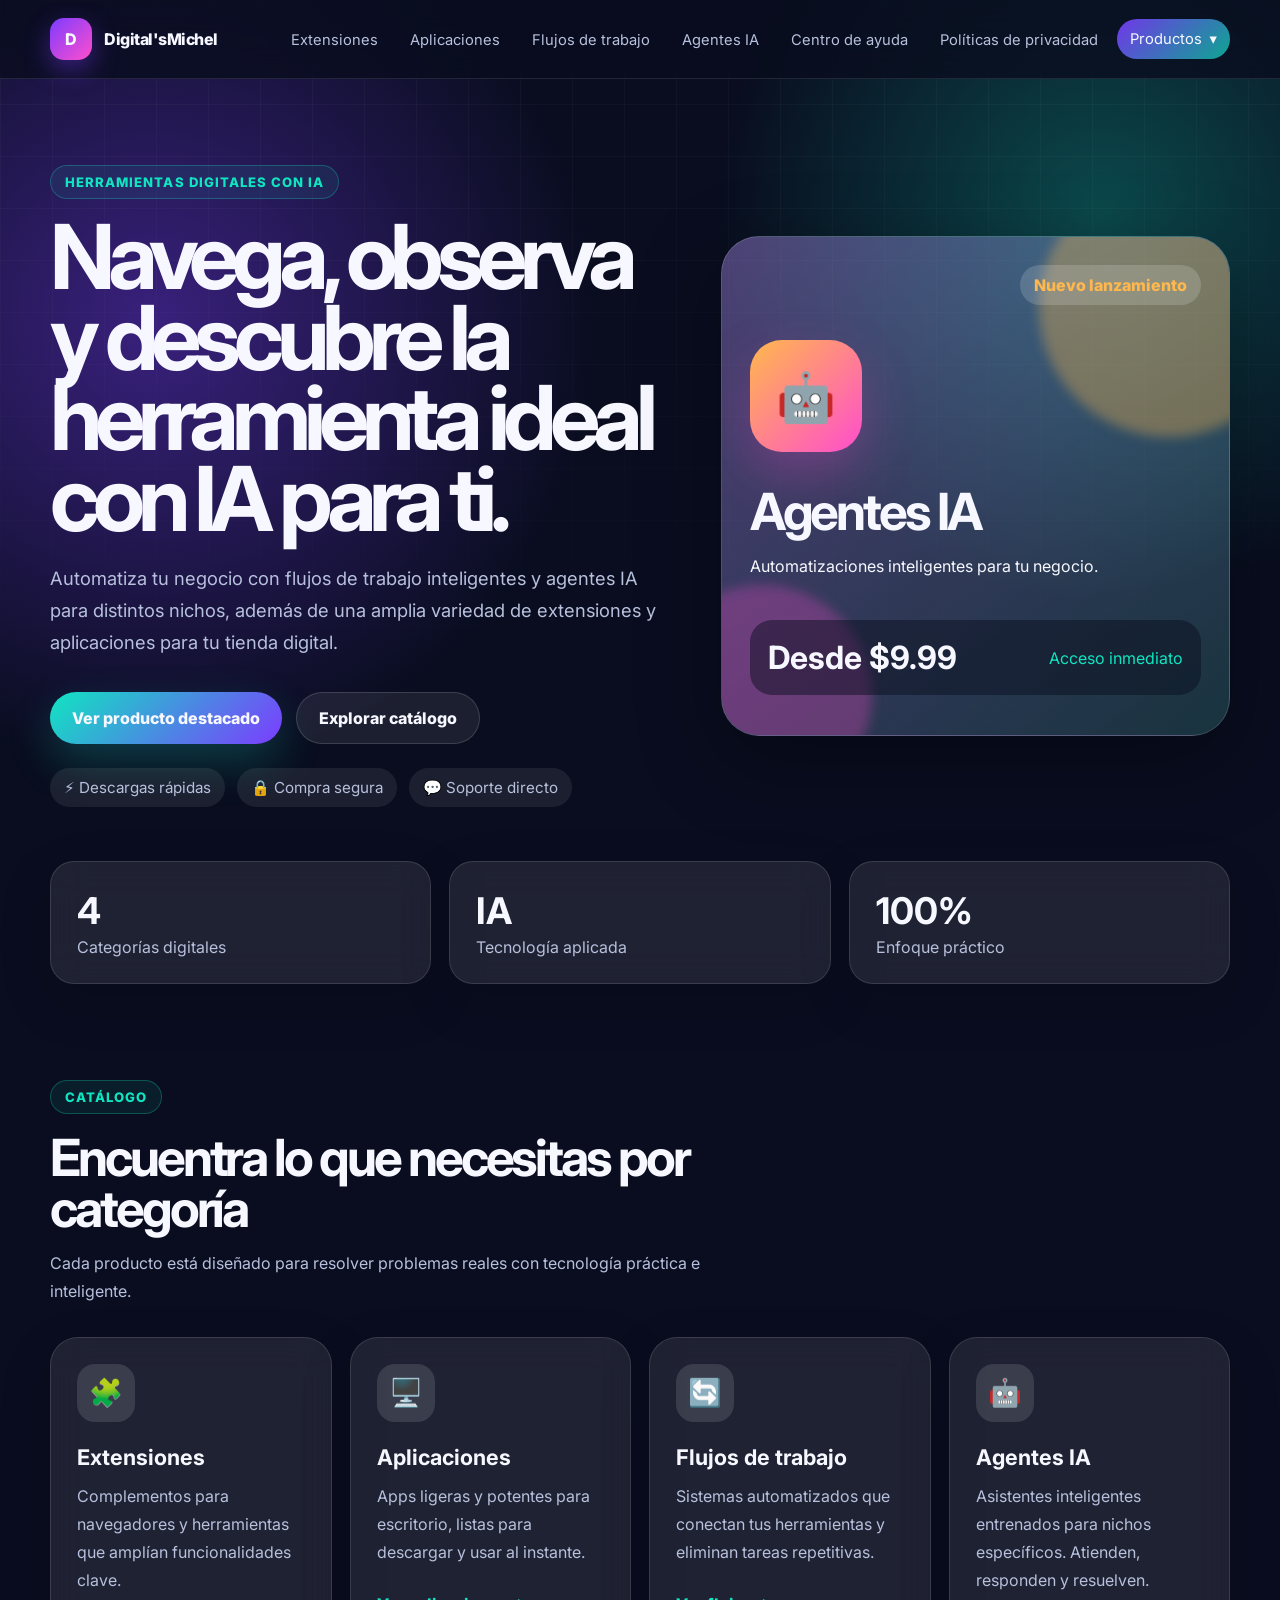
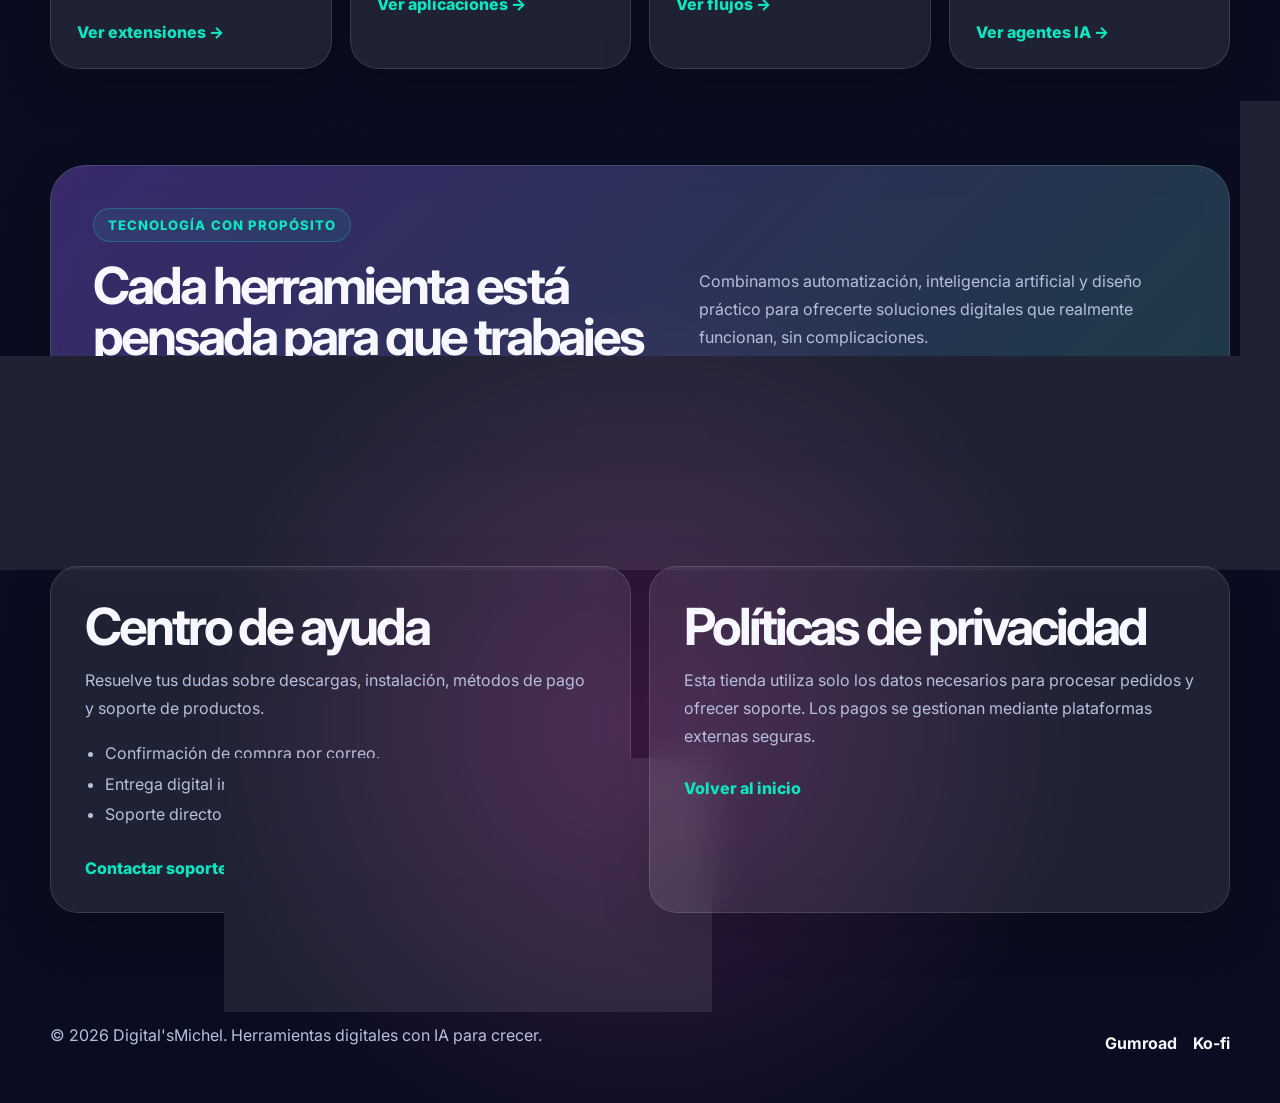
==== commit 78b71cd1: "Revise index.html for branding and SEO updates Updated meta description and title for SEO. Changed n" ====
(no text change in the page or its own stylesheets)
